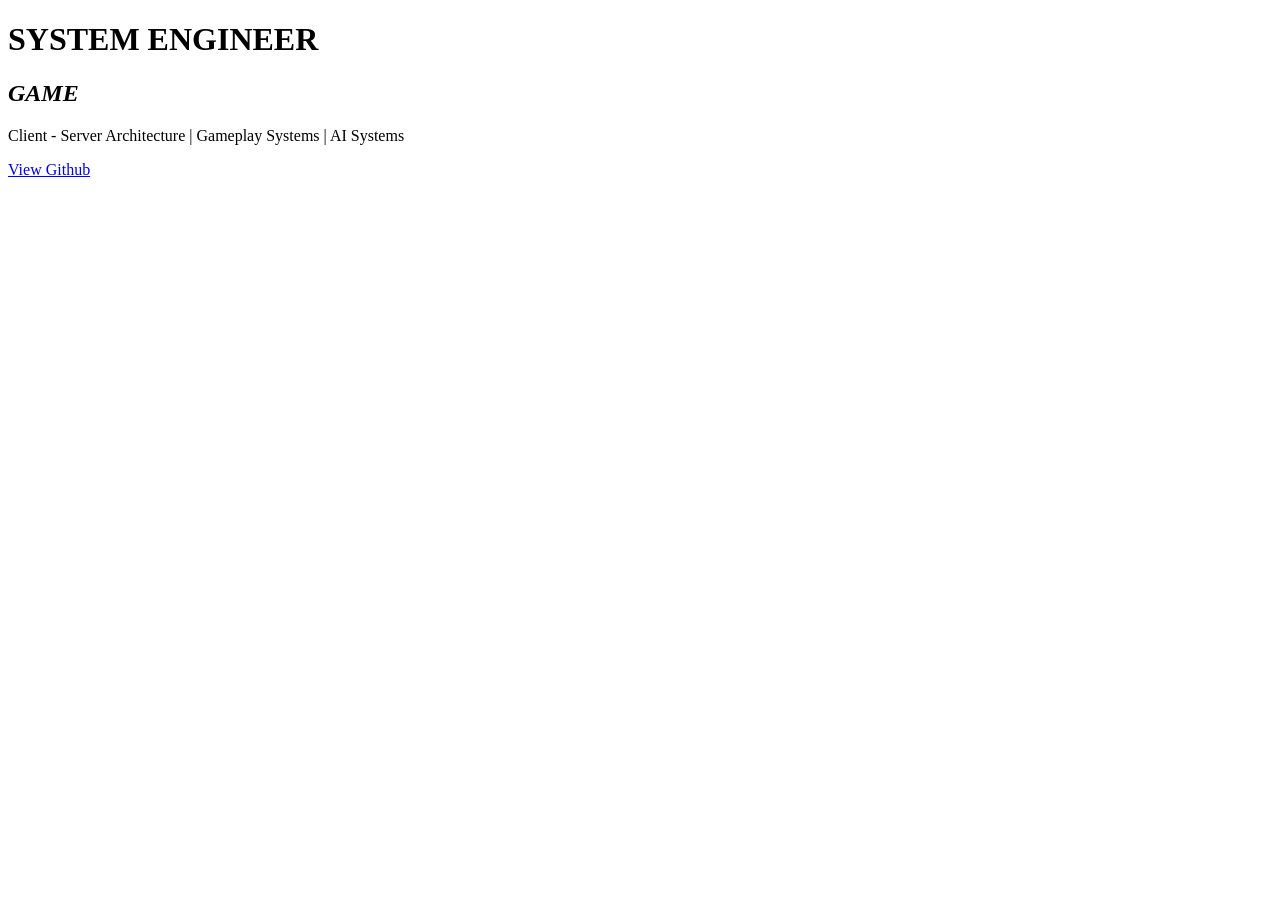
==== index.html @ 3c408aed "creating portfolio" ====
<!DOCTYPE html>
<html>
    <head>
        <title>Roblox System Portfolio</title>
    </head>
    <body>
        <h1><strong>SYSTEM ENGINEER</strong></h1>
        <h2><em>GAME</em></h2>

        <!--skills-->
        <p>Client - Server Architecture | Gameplay Systems | AI Systems</p>

        <!--Buttons-->
        <a href="https://github.com/arindam-codes">View Github</a>
    </body>
</html>
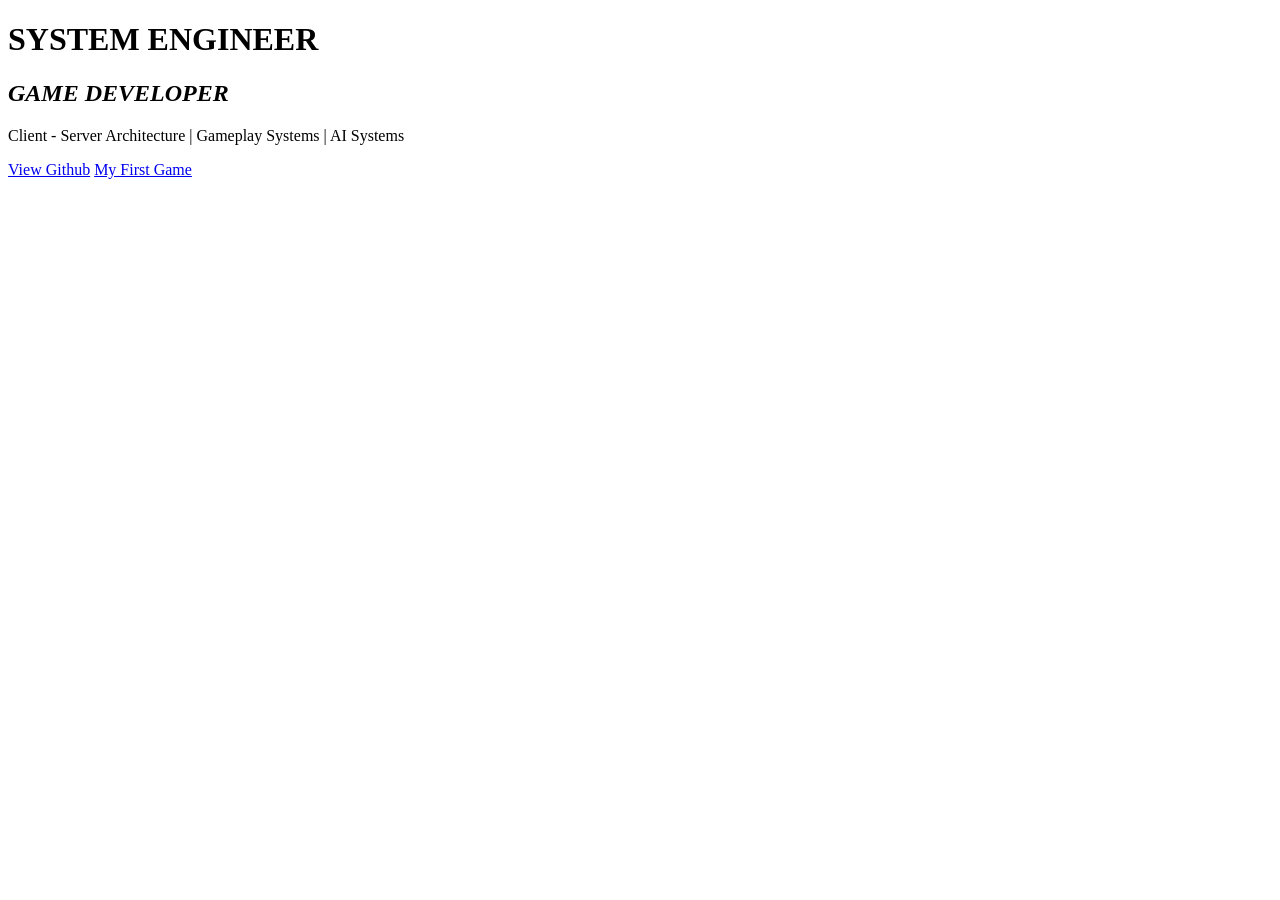
==== commit c041418f: "minor improvements" ====
--- a/index.html
+++ b/index.html
@@ -4,13 +4,18 @@
         <title>Roblox System Portfolio</title>
     </head>
     <body>
-        <h1><strong>SYSTEM ENGINEER</strong></h1>
-        <h2><em>GAME</em></h2>
+        <div>
 
-        <!--skills-->
-        <p>Client - Server Architecture | Gameplay Systems | AI Systems</p>
+            <h1>SYSTEM ENGINEER</h1>
+            <h2><em>GAME DEVELOPER</em></h2>
 
-        <!--Buttons-->
-        <a href="https://github.com/arindam-codes">View Github</a>
+            <!--skills-->
+            <p>Client - Server Architecture | Gameplay Systems | AI Systems</p>
+
+            <!--Buttons-->
+            <a href="https://github.com/arindam-codes">View Github</a>
+
+            <a href="https://www.roblox.com/games/90378282464127/Hello-Valentine">My First Game</a>
+        </div>
     </body>
 </html>
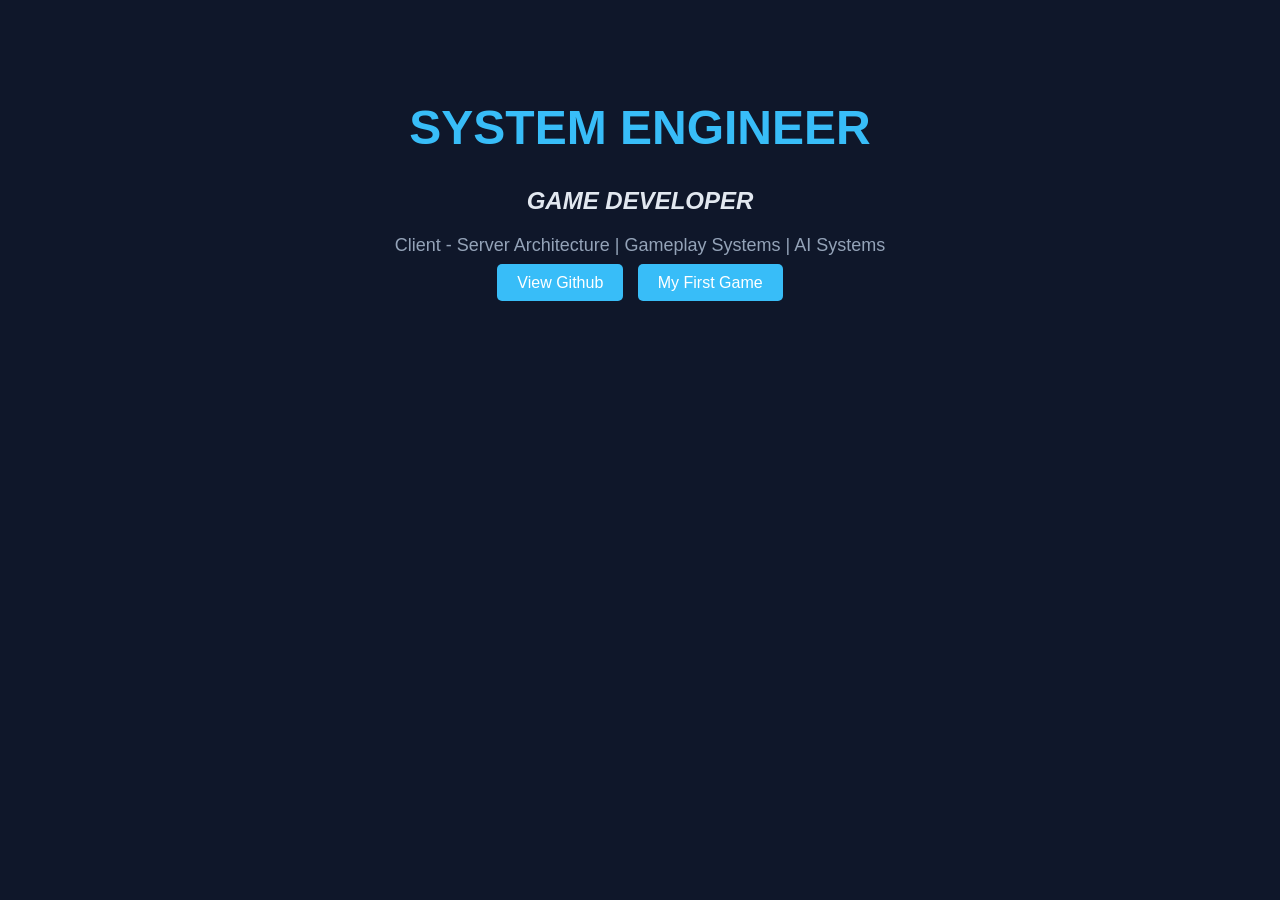
==== commit 5dcd3d49: "basic styling" ====
--- a/index.html
+++ b/index.html
@@ -2,20 +2,21 @@
 <html>
     <head>
         <title>Roblox System Portfolio</title>
+        <link rel="stylesheet" href="css/style.css">
     </head>
-    <body>
-        <div>
+    <body class="background">
+        <div class="div">
 
-            <h1>SYSTEM ENGINEER</h1>
-            <h2><em>GAME DEVELOPER</em></h2>
+            <h1 class="h1">SYSTEM ENGINEER</h1>
+            <h2 class="h2"><em>GAME DEVELOPER</em></h2>
 
             <!--skills-->
-            <p>Client - Server Architecture | Gameplay Systems | AI Systems</p>
+            <p class="p">Client - Server Architecture | Gameplay Systems | AI Systems</p>
 
             <!--Buttons-->
-            <a href="https://github.com/arindam-codes">View Github</a>
+            <a class="a" href="https://github.com/arindam-codes">View Github</a>
 
-            <a href="https://www.roblox.com/games/90378282464127/Hello-Valentine">My First Game</a>
+            <a class="a" href="https://www.roblox.com/games/90378282464127/Hello-Valentine">My First Game</a>
         </div>
     </body>
 </html>
--- a/css/style.css
+++ b/css/style.css
@@ -0,0 +1,44 @@
+.background
+{   
+    background-color: #0f172a;
+    font-family: Arial, sans-serif;
+}
+
+.div
+{
+    text-align: center;
+    margin-top: 100px;
+}
+
+.h1
+{
+    color: #38bdf8;
+    text-align: center;
+    font-size: 48px;
+}
+
+.p
+{
+    color: #94a3b8;      
+    font-size: 18px;
+}
+
+.h2
+{
+    color: #e2e8f0;      
+    font-style: italic;
+}
+
+.a
+{
+    color: white;
+    background-color: #38bdf8;
+    padding: 10px 20px;
+    text-decoration: none;
+    border-radius: 5px;
+    margin: 5px;
+}
+.a:hover
+{
+    text-decoration: underline;
+}
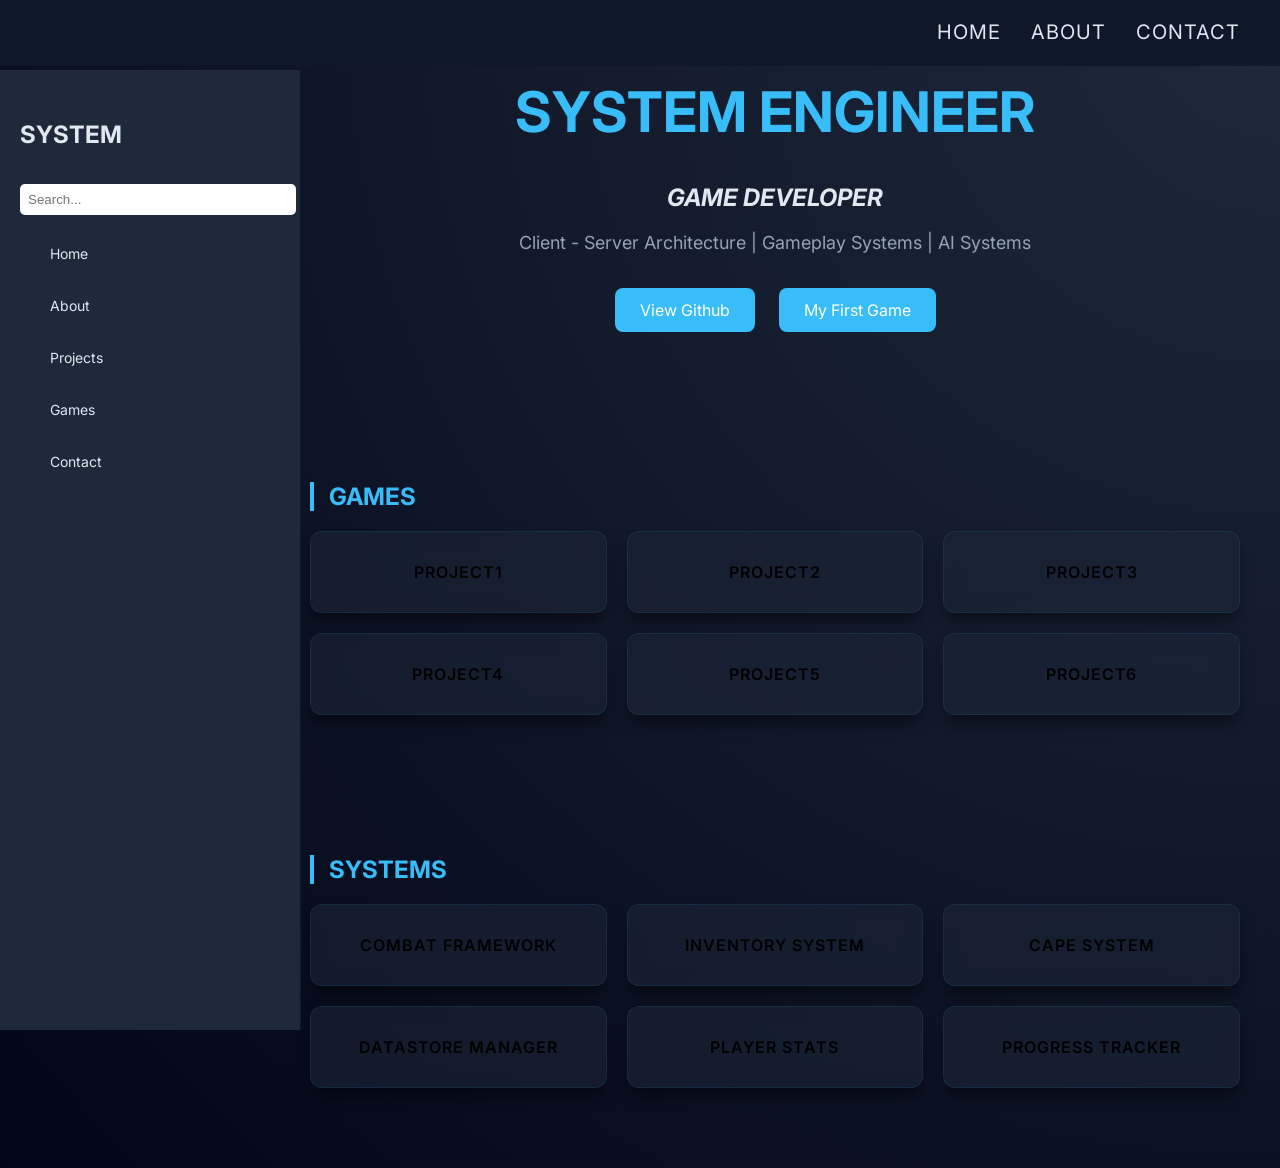
==== commit a6fe281d: "over a night polish" ====
--- a/index.html
+++ b/index.html
@@ -3,20 +3,79 @@
     <head>
         <title>Roblox System Portfolio</title>
         <link rel="stylesheet" href="css/style.css">
+        <link href="https://fonts.googleapis.com/css2?family=Inter:wght@400;600;700&display=swap" rel="stylesheet">
     </head>
-    <body class="background">
-        <div class="div">
+    <body class="background body">
+        <!--Adding Navigation Bar-->
+        <nav class="navbar">
+            <a href="index.html">HOME</a>
+            <a href="#">ABOUT</a>
+            <a href="#">CONTACT</a>
+        </nav>
 
-            <h1 class="h1">SYSTEM ENGINEER</h1>
-            <h2 class="h2"><em>GAME DEVELOPER</em></h2>
+        <!--sidebar-->
+        <div class="layout">
+            <aside class="sidebar">
+                <h2 class="logo">SYSTEM</h2>
+                <!--search-->
+                <input type="text" placeholder="Search..." class="search">
+                <!--navigation-->
+                <nav class="side-links">
+                    <a href="index.html">Home</a>
+                    <a href="#">About</a>
+                    <a href="#">Projects</a>
+                    <a href="#">Games</a>
+                    <a href="#">Contact</a>
 
-            <!--skills-->
-            <p class="p">Client - Server Architecture | Gameplay Systems | AI Systems</p>
+                </nav>
+            </aside>
+        </div>
 
-            <!--Buttons-->
-            <a class="a" href="https://github.com/arindam-codes">View Github</a>
+        <div>
+            <header class="content hero">
 
-            <a class="a" href="https://www.roblox.com/games/90378282464127/Hello-Valentine">My First Game</a>
+                <h1 class="h1">SYSTEM ENGINEER</h1>
+                <h2 class="h2"><em>GAME DEVELOPER</em></h2>
+
+                <!--skills-->
+                <p class="p">Client - Server Architecture | Gameplay Systems | AI Systems</p>
+
+                <!--Buttons-->
+                
+                <a class="a" href="https://github.com/arindam-codes">View Github</a>
+
+                <a class="a" href="https://www.roblox.com/games/90378282464127/Hello-Valentine">My First Game</a>
+                
+            </header>
+
+            
+
+            <!--Adding Games Section-->
+            <main class="games-section content">
+                <h2 class="section-title">GAMES</h2>
+                <div class="game-grid">
+                    <div class="card">PROJECT1</div>
+                    <div class="card">PROJECT2</div>
+                    <div class="card">PROJECT3</div>
+                    <div class="card">PROJECT4</div>
+                    <div class="card">PROJECT5</div>
+                    <div class="card">PROJECT6</div>
+                </div>
+            </main>
+
+            <!--Adding System Section-->
+            <main class="system-section content">
+                <h2 class="section-title">SYSTEMS</h2>
+                <div class="system-grid">
+                    <div class="card">COMBAT FRAMEWORK</div>
+                    <div class="card">INVENTORY SYSTEM</div>
+                    <div class="card">CAPE SYSTEM</div>
+                    <div class="card">DATASTORE MANAGER</div>
+                    <div class="card">PLAYER STATS</div>
+                    <div class="card">PROGRESS TRACKER</div>
+                </div>
+            </main>
         </div>
+        
     </body>
 </html>
--- a/css/style.css
+++ b/css/style.css
@@ -1,26 +1,44 @@
-.background
-{   
-    background-color: #0f172a;
-    font-family: Arial, sans-serif;
-}
+:root {
+    --bg: #020617;
+    --card-bg: rgba(30, 41, 59, 0.5);
+    --accent: #38bdf8;
+    --text-dim: #94a3b8;
+}
+
+body
+{
+    margin: 0;
+    padding: 0;
+    background: radial-gradient(circle at top right, #1e293b, #020617);
+    font-family: "Inter", sans-serif;
+}
+
+.hero
+{
+    text-align: center;
+    padding: 120px 40px;
+}
+
 
 .div
 {
     text-align: center;
-    margin-top: 100px;
+    padding: 120px 40px;
 }
 
 .h1
 {
     color: #38bdf8;
     text-align: center;
-    font-size: 48px;
+    font-size: 56px;
+    font-weight: 700;
 }
 
 .p
 {
     color: #94a3b8;      
     font-size: 18px;
+    margin-bottom: 25px;
 }
 
 .h2
@@ -33,12 +51,175 @@
 {
     color: white;
     background-color: #38bdf8;
-    padding: 10px 20px;
+    padding: 12px 25px;
     text-decoration: none;
+    border-radius: 8px;
+    margin: 10px;
+    display: inline-block;
+}
+.a:hover
+{   
+    background-color: #0ea5e9;
+    text-decoration: underline;
+}
+
+/* Navigation Bar */
+
+.navbar
+{
+    color: #e2e8f0;
+    background-color: #0f172a;
+    position: fixed;
+    top: 0;
+    right: 0;
+    left: 0;
+    display: flex;
+    justify-content: flex-end;
+    gap: 30px;
+    padding: 20px 40px;
+    font-size: 20px;
+    letter-spacing: 1px;
+}
+
+.navbar a{
+    color: #e2e8f0;
+    text-decoration: none;
+    border-bottom: 2px solid transparent;
+    transition: all 0.3s ease;
+}
+
+.navbar a:hover
+{
+    color: #38bdf8;
+    border-bottom: 2px solid #38bdf8;
+}
+
+/* Card UI */
+.card
+{
+    background: var(--card-bg);
+    backdrop-filter: blur(10px);
+    border: 1px solid rgba(56, 189, 248, 0.1);
+    border-radius: 12px;
+    padding: 30px 20px;
+    text-align: center;
+    transition: all 0.3s cubic-bezier(0.4, 0, 0.2, 1);
+    box-shadow: 0 10px 15px -3px rgba(0, 0, 0, 0.5);
+    text-transform: uppercase;
+    letter-spacing: 1px;
+    font-weight: 600;
+}
+
+.card:hover {
+    border-color: var(--accent);
+    box-shadow: 0 0 20px rgba(56, 189, 248, 0.2);
+    transform: translateY(-8px);
+    background: rgba(30, 41, 59, 0.8);
+}
+
+/* Game Section */
+
+.games-section
+{
+    max-width: 1400px;
+    margin: 40px auto;
+    padding: 20px;
+}
+
+.section-title 
+{
+    color: #38bdf8;
+    font-size: 24px;
+    margin-bottom: 20px;
+    border-left: 4px solid #38bdf8;
+    padding-left: 15px;
+}
+
+.game-grid 
+{
+    display: grid;
+    grid-template-columns: repeat(auto-fit, minmax(220px, 1fr));
+    gap: 20px;
+}
+
+
+/* System Section */
+.system-section
+{
+    max-width: 1400px;
+    margin: 40px auto;
+    padding: 20px;
+}
+
+.system-grid
+{
+    display: grid;
+    grid-template-columns: repeat(auto-fit, minmax(220px, 1fr));
+    gap: 20px;
+}
+
+/* Sidebar */
+
+.logo
+{
+    margin-bottom: 20px;
+}
+
+.layout
+{
+    display: flex;
+}
+
+.sidebar
+{
+    width: 260px;
+    background-color: #1e293b;
+    color: #e2e8f0;
+    padding: 30px 20px;
+    position: fixed;
+    top: 70px;
+    left: 0;
+    height: 100vh;
+    border-right: 1px solid #0f172a;
+}
+
+.side-links
+{
+    display: flex;
+    flex-direction: column;    
+    margin: 20px;
+    gap: 15px;
+    border-radius: 4px;
+}
+
+.side-links a
+{
+    color: #e2e8f0;
+    text-decoration: none;
+    padding: 10px;
+    font-size: 14px;
+    border-radius: 4px;
+    transition: all 0.3s ease;
+}
+
+.side-links a:hover
+{
+    background-color: #38bdf8;
+    color: #0f172a;
+}
+
+.search
+{
+    width: 100%;
+    padding: 8px;
+    margin-top: 15px;
+    border: none;
     border-radius: 5px;
-    margin: 5px;
-}
-.a:hover
-{
-    text-decoration: underline;
-}+}
+
+.content
+{
+    margin-left: 270px;
+    padding: 40px;
+}
+
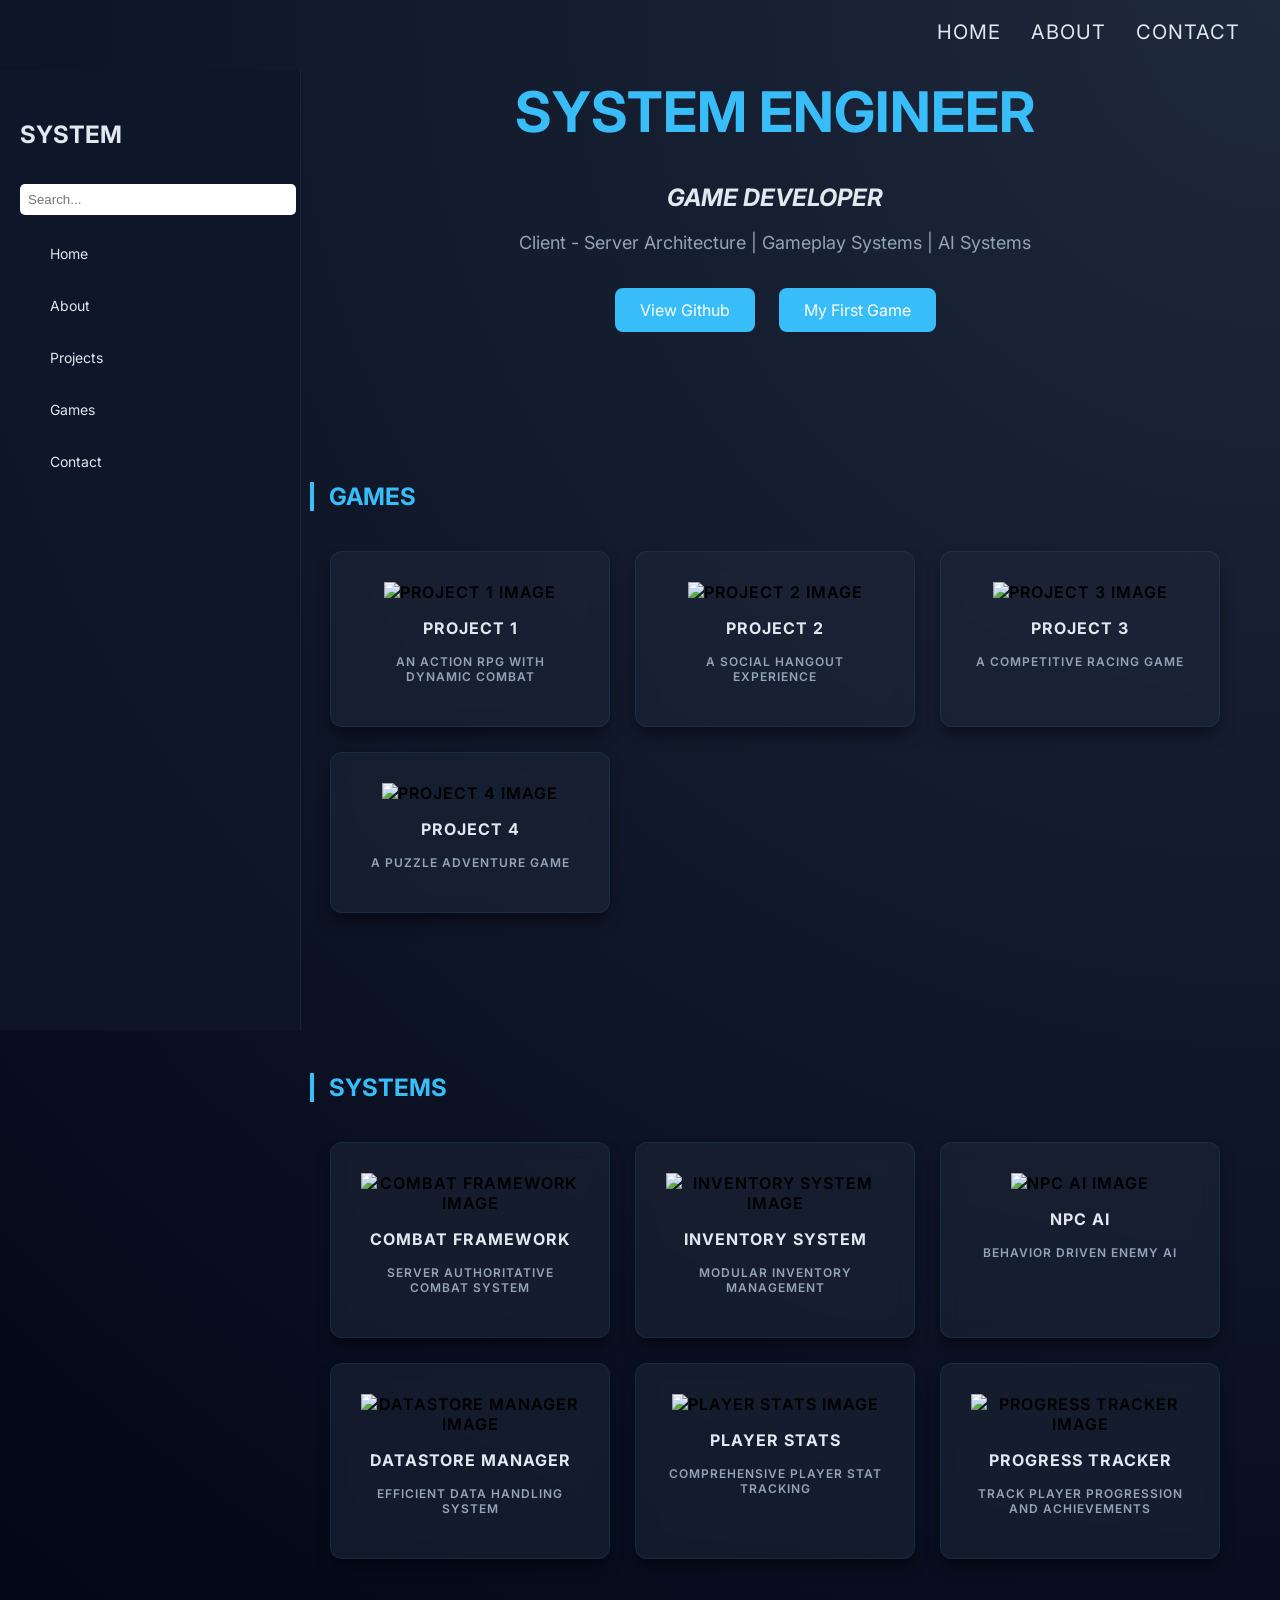
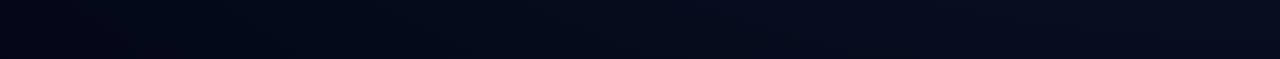
==== commit 99d50195: "adding images to the card" ====
--- a/index.html
+++ b/index.html
@@ -53,29 +53,15 @@
             <!--Adding Games Section-->
             <main class="games-section content">
                 <h2 class="section-title">GAMES</h2>
-                <div class="game-grid">
-                    <div class="card">PROJECT1</div>
-                    <div class="card">PROJECT2</div>
-                    <div class="card">PROJECT3</div>
-                    <div class="card">PROJECT4</div>
-                    <div class="card">PROJECT5</div>
-                    <div class="card">PROJECT6</div>
-                </div>
+                <div class="card-grid" id="games-grid"></div>
             </main>
 
             <!--Adding System Section-->
             <main class="system-section content">
                 <h2 class="section-title">SYSTEMS</h2>
-                <div class="system-grid">
-                    <div class="card">COMBAT FRAMEWORK</div>
-                    <div class="card">INVENTORY SYSTEM</div>
-                    <div class="card">CAPE SYSTEM</div>
-                    <div class="card">DATASTORE MANAGER</div>
-                    <div class="card">PLAYER STATS</div>
-                    <div class="card">PROGRESS TRACKER</div>
-                </div>
+                <div class="card-grid" id="systems-grid"></div>
             </main>
         </div>
-        
+    <script src="js/main.js"></script>
     </body>
 </html>
--- a/css/style.css
+++ b/css/style.css
@@ -68,7 +68,7 @@
 .navbar
 {
     color: #e2e8f0;
-    background-color: #0f172a;
+    background-color: transparent;
     position: fixed;
     top: 0;
     right: 0;
@@ -101,7 +101,7 @@
     backdrop-filter: blur(10px);
     border: 1px solid rgba(56, 189, 248, 0.1);
     border-radius: 12px;
-    padding: 30px 20px;
+    padding: 30px 30px;
     text-align: center;
     transition: all 0.3s cubic-bezier(0.4, 0, 0.2, 1);
     box-shadow: 0 10px 15px -3px rgba(0, 0, 0, 0.5);
@@ -117,13 +117,33 @@
     background: rgba(30, 41, 59, 0.8);
 }
 
-/* Game Section */
-
-.games-section
-{
-    max-width: 1400px;
-    margin: 40px auto;
+.card-grid {
+    display: grid;
+    grid-template-columns: repeat(auto-fill, minmax(260px, 1fr));
+    gap: 25px;
     padding: 20px;
+}
+
+.card_image
+{
+    width: 100%;
+    height: 150px;
+    object-fit: cover;
+    border-radius: 8px;
+    margin-bottom: 15px;
+}
+
+.card-title
+{
+    font-size: 16px;
+    color: #e2e8f0;
+    margin-bottom: 10px 0;
+}
+
+.card-description
+{
+    font-size: 12px;
+    color: #94a3b8;
 }
 
 .section-title 
@@ -135,28 +155,23 @@
     padding-left: 15px;
 }
 
-.game-grid 
-{
-    display: grid;
-    grid-template-columns: repeat(auto-fit, minmax(220px, 1fr));
-    gap: 20px;
-}
-
-
-/* System Section */
-.system-section
+/* Game Section */
+
+.games-section
 {
     max-width: 1400px;
     margin: 40px auto;
     padding: 20px;
 }
 
-.system-grid
-{
-    display: grid;
-    grid-template-columns: repeat(auto-fit, minmax(220px, 1fr));
-    gap: 20px;
-}
+/* System Section */
+.system-section
+{
+    max-width: 1400px;
+    margin: 40px auto;
+    padding: 20px;
+}
+
 
 /* Sidebar */
 
@@ -173,14 +188,14 @@
 .sidebar
 {
     width: 260px;
-    background-color: #1e293b;
+    background: rgba(15, 23, 42, 0.95);
     color: #e2e8f0;
     padding: 30px 20px;
     position: fixed;
     top: 70px;
     left: 0;
     height: 100vh;
-    border-right: 1px solid #0f172a;
+    border-right: 1px solid rgba(255, 255, 255, 0.05);
 }
 
 .side-links
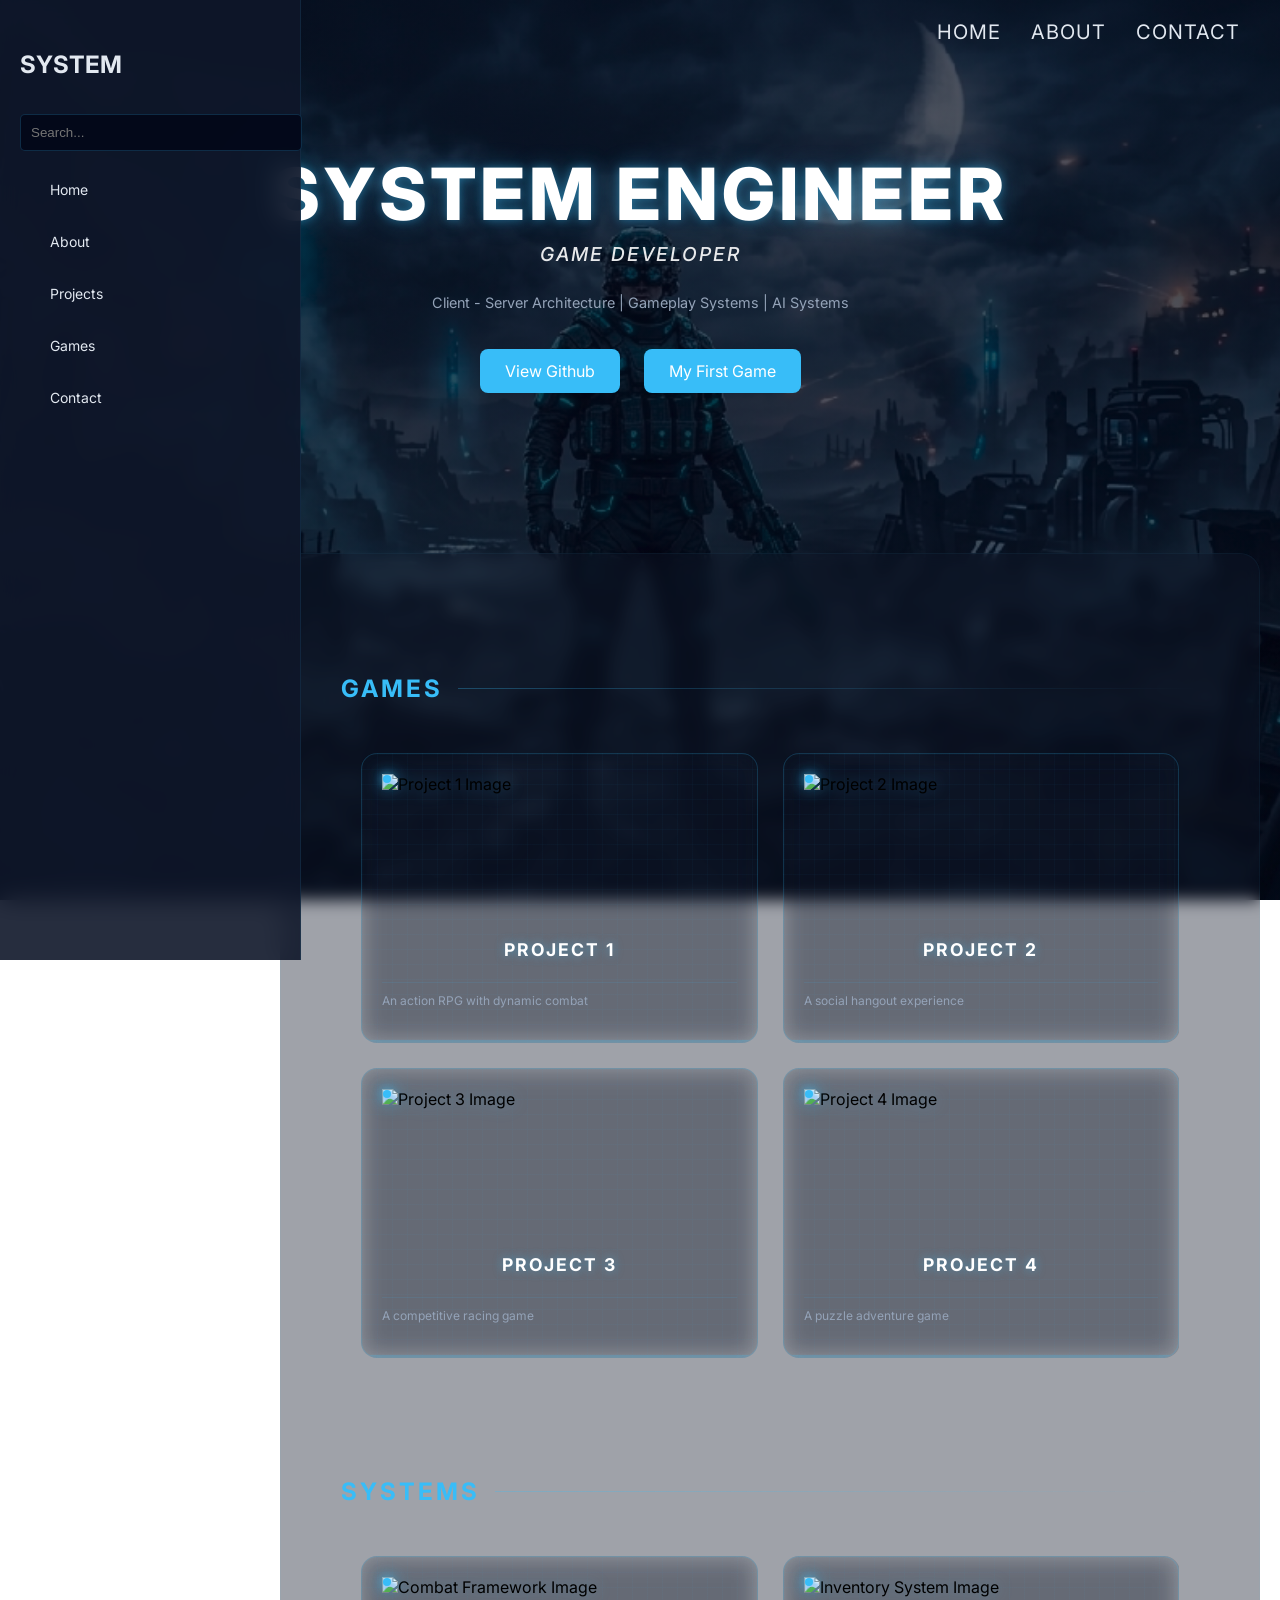
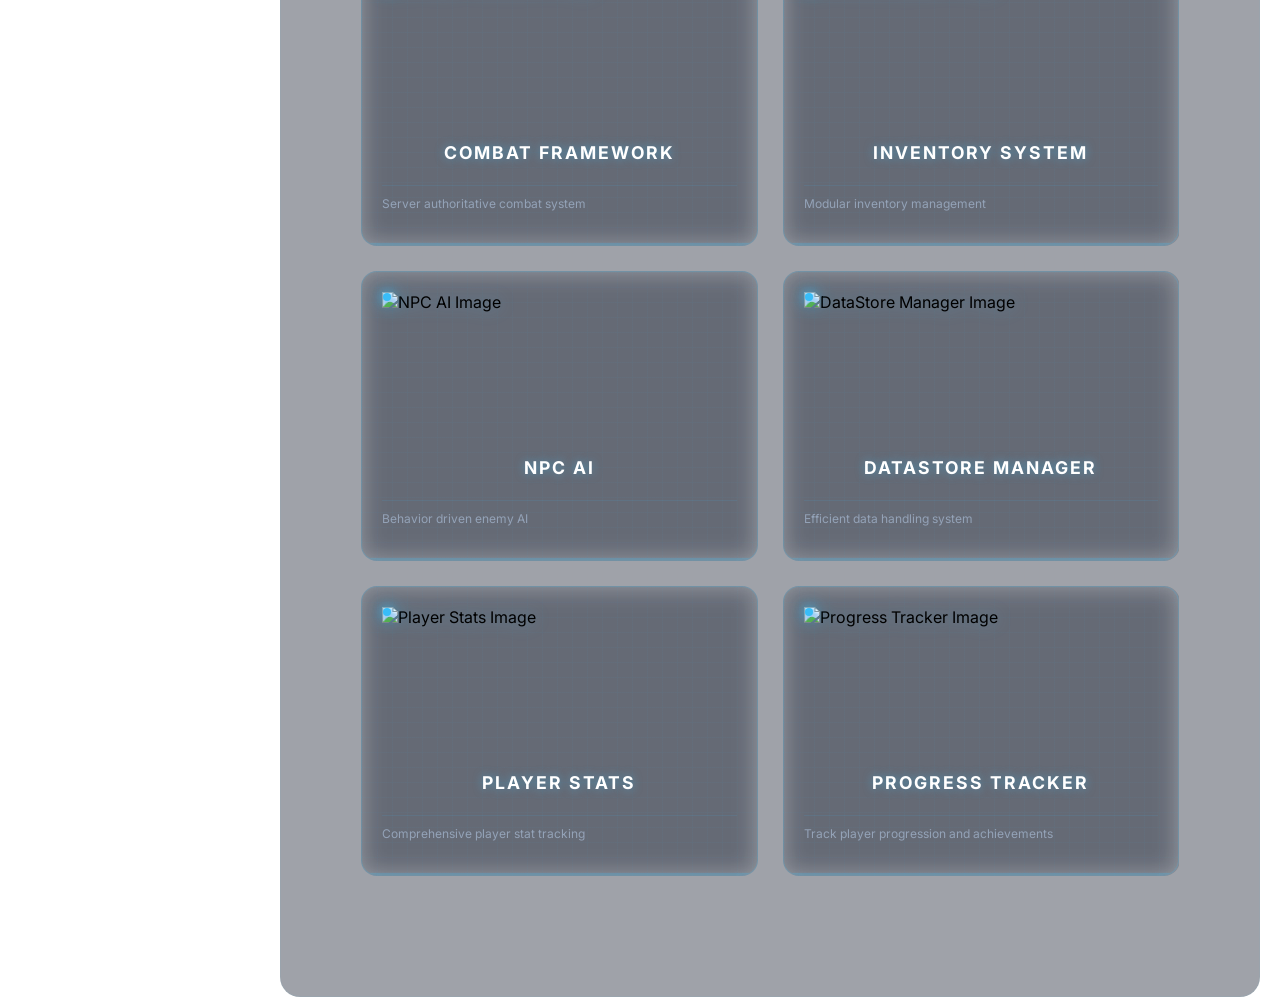
==== commit a08a377c: "fixed skeleton" ====
--- a/index.html
+++ b/index.html
@@ -31,8 +31,8 @@
             </aside>
         </div>
 
-        <div>
-            <header class="content hero">
+        
+            <header class="hero">
 
                 <h1 class="h1">SYSTEM ENGINEER</h1>
                 <h2 class="h2"><em>GAME DEVELOPER</em></h2>
@@ -49,18 +49,18 @@
             </header>
 
             
-
+            <div class="main-wrapper">
             <!--Adding Games Section-->
-            <main class="games-section content">
+            <section class="games-section">
                 <h2 class="section-title">GAMES</h2>
                 <div class="card-grid" id="games-grid"></div>
-            </main>
+            </section>
 
             <!--Adding System Section-->
-            <main class="system-section content">
+            <section class="system-section">
                 <h2 class="section-title">SYSTEMS</h2>
                 <div class="card-grid" id="systems-grid"></div>
-            </main>
+            </section>
         </div>
     <script src="js/main.js"></script>
     </body>
--- a/css/style.css
+++ b/css/style.css
@@ -11,41 +11,66 @@
     padding: 0;
     background: radial-gradient(circle at top right, #1e293b, #020617);
     font-family: "Inter", sans-serif;
+
+    background-image: 
+        linear-gradient(rgba(2, 6, 23, 0.7), rgba(2, 6, 23, 0.7)),
+        url('../assets/warfare-background.png');
+
+    background-size: cover;
+    background-position: center;
+    background-repeat: no-repeat;
+
+    background-attachment: fixed;
 }
 
 .hero
 {
     text-align: center;
-    padding: 120px 40px;
-}
-
-
-.div
-{
+    padding: 150px 40px;
+    position: relative;
+    overflow: hidden;
+    background: transparent;
+}
+
+.h1
+{
+    color: #ffffff;
     text-align: center;
-    padding: 120px 40px;
-}
-
-.h1
-{
-    color: #38bdf8;
-    text-align: center;
-    font-size: 56px;
-    font-weight: 700;
+    font-size: 72px;
+    font-weight: 800;
+    text-transform: uppercase;
+    letter-spacing: 4px;
+    margin: 0;
+    position: relative; 
+    z-index: 2;
+    text-shadow: 0 0 10px rgba(56, 189, 248, 0.4), 0 0 25px rgba(56, 189, 248, 0.3);
 }
 
 .p
 {
-    color: #94a3b8;      
-    font-size: 18px;
-    margin-bottom: 25px;
+    color: #94a3b8;
+    font-size: 0.9rem;
+    margin: 25px 0;
+    line-height: 1.6;
+    position: relative;
+    z-index: 2;
 }
 
 .h2
-{
-    color: #e2e8f0;      
+
+{
+    color: #ffffff;
+    font-size: 1.2rem;
+    font-weight: 500;
+    text-transform: uppercase;
+    letter-spacing: 2px;
+    opacity: 0.9;
+    position: relative;
+    z-index: 2;
+    margin-top: 5px;
     font-style: italic;
 }
+
 
 .a
 {
@@ -97,24 +122,87 @@
 /* Card UI */
 .card
 {
-    background: var(--card-bg);
-    backdrop-filter: blur(10px);
-    border: 1px solid rgba(56, 189, 248, 0.1);
-    border-radius: 12px;
-    padding: 30px 30px;
-    text-align: center;
-    transition: all 0.3s cubic-bezier(0.4, 0, 0.2, 1);
-    box-shadow: 0 10px 15px -3px rgba(0, 0, 0, 0.5);
-    text-transform: uppercase;
-    letter-spacing: 1px;
-    font-weight: 600;
+    background: linear-gradient(135deg, rgba(30, 41, 59, 0.7) 0%, rgba(15, 23, 42, 0.9) 100%);
+    background-image: 
+        linear-gradient(rgba(56, 189, 248, 0.03) 1px, transparent 1px),
+        linear-gradient(90deg, rgba(56, 189, 248, 0.03) 1px, transparent 1px);
+    background-size: 15px 15px;
+    backdrop-filter: blur(12px);
+    border-radius: 16px;
+    padding: 20px;
+    position: relative;
+    border: 1px solid rgba(56, 189, 248, 0.2);
+    display: flex;
+    flex-direction: column;
+    align-items: center;
+    transition: all 0.4s ease;
+    overflow: hidden;
+}
+
+.card::after
+{
+    content: "";
+    position: absolute;
+    bottom: 0;
+    left: 0;
+    width: 100%;
+    height: 2px;
+
+    background: var(--accent);
+    opacity: 0.25;
+}
+
+.status-indicator 
+{
+    position: absolute;
+    top: 15px;
+    left: 15px;
+    width: 20px;
+    height: 20px;
+    display: flex;
+    align-items: center;
+    justify-content: center;
+    z-index: 10;
+}
+
+.status-dot 
+{
+    width: 8px;
+    height: 8px;
+    background-color: var(--accent);
+    border-radius: 50%;
+    box-shadow: 0 0 10px var(--accent), 0 0 20px var(--accent);
+    position: relative;
+    z-index: 2;
+}
+
+.status-ring 
+{
+    position: absolute;
+    width: 100%;
+    height: 100%;
+    border: 1px solid var(--accent);
+    border-radius: 50%;
+    animation: pulse-ring 2s infinite ease-out;
+    opacity: 0;
+}
+
+@keyframes pulse-ring {
+    0% {
+        transform: scale(0.5);
+        opacity: 0.8;
+    }
+    100% {
+        transform: scale(1.5);
+        opacity: 0;
+    }
 }
 
 .card:hover {
+    transform: translateY(-10px) scale(1.02);
     border-color: var(--accent);
-    box-shadow: 0 0 20px rgba(56, 189, 248, 0.2);
-    transform: translateY(-8px);
-    background: rgba(30, 41, 59, 0.8);
+    background: linear-gradient(135deg, rgba(56, 189, 248, 0.1) 0%, rgba(15, 23, 42, 0.95) 100%);
+    box-shadow: 0 0 30px rgba(56, 189, 248, 0.2);
 }
 
 .card-grid {
@@ -124,35 +212,62 @@
     padding: 20px;
 }
 
-.card_image
-{
-    width: 100%;
-    height: 150px;
-    object-fit: cover;
-    border-radius: 8px;
+.card-image
+{
+    width: 100%;
+    height: 140px;
+    object-fit: contain;
+    filter: drop-shadow(0 0 8px rgba(56,189,248,0.3));
     margin-bottom: 15px;
 }
 
 .card-title
 {
-    font-size: 16px;
-    color: #e2e8f0;
-    margin-bottom: 10px 0;
+    font-size: 1.1rem;
+    color: #ffffff;
+    text-transform: uppercase;
+    letter-spacing: 2px;
+    margin: 10px 0;
+    font-weight: 700;
+    text-shadow: 0 0 10px rgba(56, 189, 248, 0.5);
 }
 
 .card-description
 {
-    font-size: 12px;
-    color: #94a3b8;
-}
-
-.section-title 
-{
-    color: #38bdf8;
-    font-size: 24px;
-    margin-bottom: 20px;
-    border-left: 4px solid #38bdf8;
-    padding-left: 15px;
+    font-size: 0.75rem;
+    color: var(--text-dim);
+    line-height: 1.4;
+    border-top: 1px solid rgba(56, 189, 248, 0.1);
+    padding-top: 10px;
+    width: 100%;
+}
+
+.section-title
+{
+    color: var(--accent);
+    font-size: 1.5rem;
+    text-transform: uppercase;
+    letter-spacing: 3px;
+    margin-bottom: 30px;
+
+    display: flex;
+    align-items: center;
+    gap: 15px;
+}
+
+.section-title::after
+{
+    content: '';
+    flex-grow: 1;
+    height: 1px;
+
+    background: linear-gradient(
+        90deg,
+        var(--accent),
+        transparent
+    );
+
+    opacity: 0.3;
 }
 
 /* Game Section */
@@ -188,14 +303,17 @@
 .sidebar
 {
     width: 260px;
-    background: rgba(15, 23, 42, 0.95);
+    background: rgba(15, 23, 42, 0.9); 
+    backdrop-filter: blur(12px);
+    -webkit-backdrop-filter: blur(12px); 
     color: #e2e8f0;
     padding: 30px 20px;
     position: fixed;
-    top: 70px;
+    top: 0; 
     left: 0;
     height: 100vh;
-    border-right: 1px solid rgba(255, 255, 255, 0.05);
+    border-right: 1px solid rgba(56, 189, 248, 0.1); 
+    z-index: 100;
 }
 
 .side-links
@@ -226,15 +344,35 @@
 .search
 {
     width: 100%;
-    padding: 8px;
+    background: rgba(2, 6, 23, 0.8);
+    border: 1px solid rgba(56, 189, 248, 0.2);
+    color: white;
+    padding: 10px;
     margin-top: 15px;
-    border: none;
     border-radius: 5px;
-}
-
-.content
-{
-    margin-left: 270px;
+    outline: none;
+}
+
+.search:focus
+{
+    border-color: var(--accent);
+    box-shadow: 0 0 10px rgba(56, 189, 248, 0.3);
+}
+
+.main-wrapper
+{
+    
+    
+    gap: 40px;
+
+
+
+    margin-left: 280px;
+    margin-right: 20px;
     padding: 40px;
-}
-
+    background: rgba(15, 23, 42, 0.4); 
+    backdrop-filter: blur(8px); 
+    border-radius: 20px;
+    border: 1px solid rgba(56, 189, 248, 0.05);
+}
+
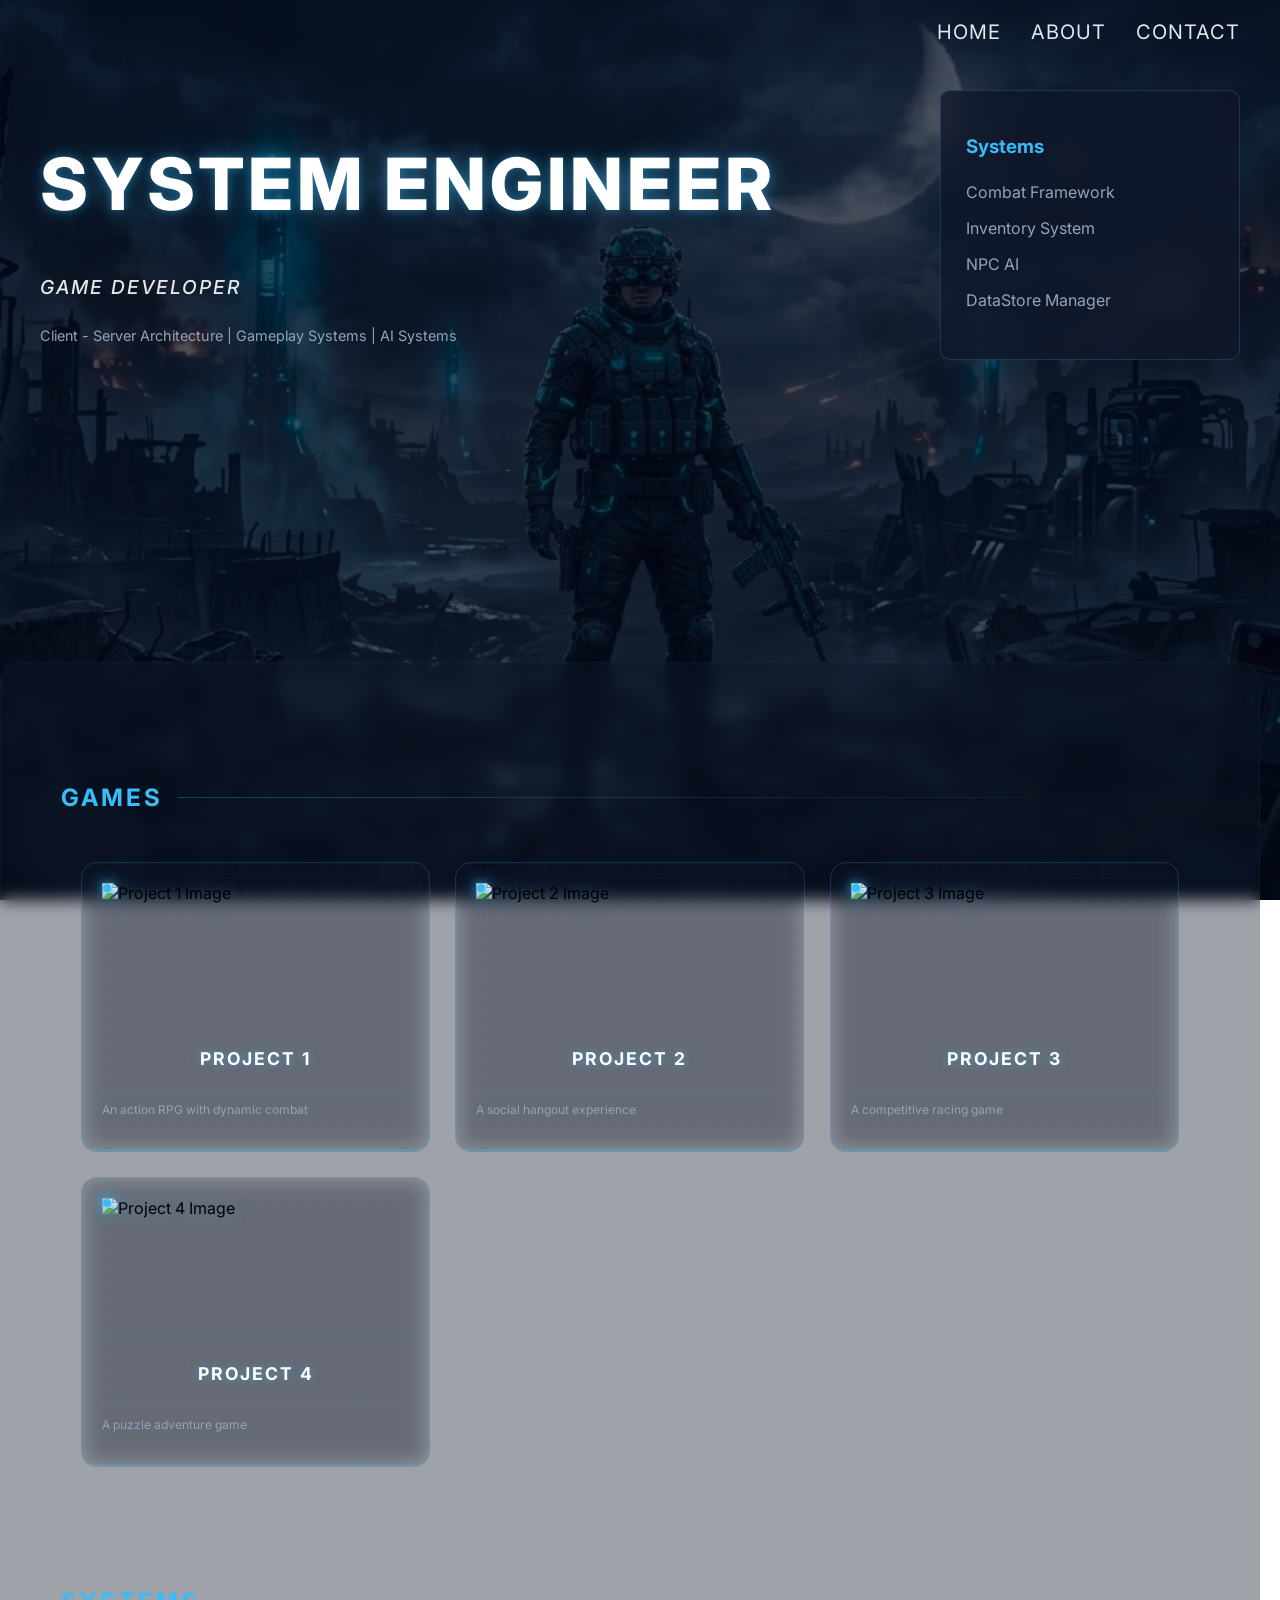
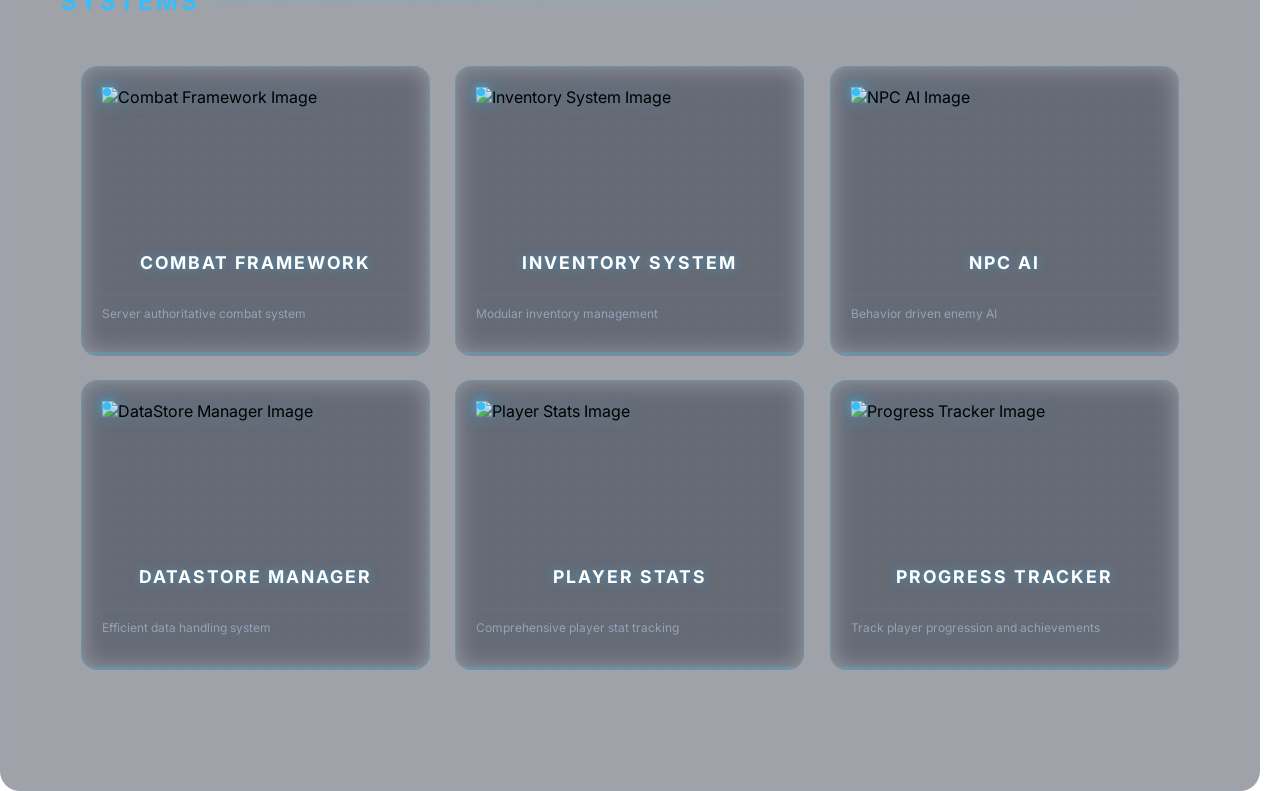
==== commit 66f486b2: "major improvement" ====
--- a/index.html
+++ b/index.html
@@ -8,44 +8,45 @@
     <body class="background body">
         <!--Adding Navigation Bar-->
         <nav class="navbar">
+            
             <a href="index.html">HOME</a>
             <a href="#">ABOUT</a>
             <a href="#">CONTACT</a>
         </nav>
 
-        <!--sidebar-->
-        <div class="layout">
-            <aside class="sidebar">
-                <h2 class="logo">SYSTEM</h2>
-                <!--search-->
-                <input type="text" placeholder="Search..." class="search">
-                <!--navigation-->
-                <nav class="side-links">
-                    <a href="index.html">Home</a>
-                    <a href="#">About</a>
-                    <a href="#">Projects</a>
-                    <a href="#">Games</a>
-                    <a href="#">Contact</a>
+       
+            
 
-                </nav>
-            </aside>
-        </div>
+            
 
-        
             <header class="hero">
 
-                <h1 class="h1">SYSTEM ENGINEER</h1>
-                <h2 class="h2"><em>GAME DEVELOPER</em></h2>
+                <div class="hero-left">
+                    <h1 class="h1">SYSTEM ENGINEER</h1>
+                    <h2 class="h2"><em>GAME DEVELOPER</em></h2>
+                    <!--skills-->
+                    <p class="p">Client - Server Architecture | Gameplay Systems | AI Systems</p>
 
-                <!--skills-->
-                <p class="p">Client - Server Architecture | Gameplay Systems | AI Systems</p>
+                </div>
 
-                <!--Buttons-->
                 
-                <a class="a" href="https://github.com/arindam-codes">View Github</a>
+                
+                
 
-                <a class="a" href="https://www.roblox.com/games/90378282464127/Hello-Valentine">My First Game</a>
-                
+                <div class="hero-right">
+                    <!-- placeholder for system panel -->
+                    <div class="system-panel">
+                        <h3>Systems</h3>
+                        <ul>
+                            <li>Combat Framework</li>
+                            <li>Inventory System</li>
+                            <li>NPC AI</li>
+                            <li>DataStore Manager</li>
+                        </ul>
+                    </div>
+                </div>
+    
+
             </header>
 
             
--- a/css/style.css
+++ b/css/style.css
@@ -25,25 +25,79 @@
 
 .hero
 {
-    text-align: center;
-    padding: 150px 40px;
-    position: relative;
-    overflow: hidden;
-    background: transparent;
-}
+    display: flex;
+    justify-content: space-between;
+    align-items: flex-start;
+    gap: 40px;
+
+    padding: 20px 40px 40px 40px;
+    
+}
+
+
+.hero-left
+{
+    max-width: 700px;
+    margin-top: 120px;
+    margin-bottom: 250px;
+    
+}
+
+
 
 .h1
 {
     color: #ffffff;
-    text-align: center;
+    text-align: left;
     font-size: 72px;
     font-weight: 800;
+   
     text-transform: uppercase;
     letter-spacing: 4px;
-    margin: 0;
+    margin-top: 0;
+  
     position: relative; 
     z-index: 2;
     text-shadow: 0 0 10px rgba(56, 189, 248, 0.4), 0 0 25px rgba(56, 189, 248, 0.3);
+    white-space: nowrap;
+}
+
+.hero-right
+{   
+    width: 300px;
+    display: flex;
+    justify-content: flex-start;
+}
+
+.system-panel
+{
+    width: 260px;
+    margin-top: 70px;
+    padding: 25px;
+
+    background: rgba(15, 23, 42, 0.7);
+    backdrop-filter: blur(10px);
+
+    border: 1px solid rgba(56,189,248,0.2);
+    border-radius: 12px;
+}
+
+.system-panel h3
+{
+    color: var(--accent);
+    margin-bottom: 15px;
+}
+
+.system-panel ul
+{
+    list-style: none;
+    padding: 0;
+}
+
+.system-panel li
+{
+    padding: 8px 0;
+    color: var(--text-dim);
 }
 
 .p
@@ -69,8 +123,29 @@
     z-index: 2;
     margin-top: 5px;
     font-style: italic;
-}
-
+    
+}
+
+.system-panel
+{
+    background: rgba(15,23,42,0.8);
+    border: 1px solid rgba(56,189,248,0.2);
+    padding: 25px;
+    border-radius: 10px;
+    width: 260px;
+}
+
+.system-panel ul
+{
+    list-style: none;
+    padding: 0;
+}
+
+.system-panel li
+{
+    padding: 8px 0;
+    color: var(--text-dim);
+}
 
 .a
 {
@@ -288,76 +363,14 @@
 }
 
 
-/* Sidebar */
-
-.logo
-{
-    margin-bottom: 20px;
-}
+
 
 .layout
 {
     display: flex;
 }
 
-.sidebar
-{
-    width: 260px;
-    background: rgba(15, 23, 42, 0.9); 
-    backdrop-filter: blur(12px);
-    -webkit-backdrop-filter: blur(12px); 
-    color: #e2e8f0;
-    padding: 30px 20px;
-    position: fixed;
-    top: 0; 
-    left: 0;
-    height: 100vh;
-    border-right: 1px solid rgba(56, 189, 248, 0.1); 
-    z-index: 100;
-}
-
-.side-links
-{
-    display: flex;
-    flex-direction: column;    
-    margin: 20px;
-    gap: 15px;
-    border-radius: 4px;
-}
-
-.side-links a
-{
-    color: #e2e8f0;
-    text-decoration: none;
-    padding: 10px;
-    font-size: 14px;
-    border-radius: 4px;
-    transition: all 0.3s ease;
-}
-
-.side-links a:hover
-{
-    background-color: #38bdf8;
-    color: #0f172a;
-}
-
-.search
-{
-    width: 100%;
-    background: rgba(2, 6, 23, 0.8);
-    border: 1px solid rgba(56, 189, 248, 0.2);
-    color: white;
-    padding: 10px;
-    margin-top: 15px;
-    border-radius: 5px;
-    outline: none;
-}
-
-.search:focus
-{
-    border-color: var(--accent);
-    box-shadow: 0 0 10px rgba(56, 189, 248, 0.3);
-}
+
 
 .main-wrapper
 {
@@ -366,8 +379,8 @@
     gap: 40px;
 
 
-
-    margin-left: 280px;
+    transition: 0.3s ease;
+    
     margin-right: 20px;
     padding: 40px;
     background: rgba(15, 23, 42, 0.4); 
@@ -376,3 +389,4 @@
     border: 1px solid rgba(56, 189, 248, 0.05);
 }
 
+
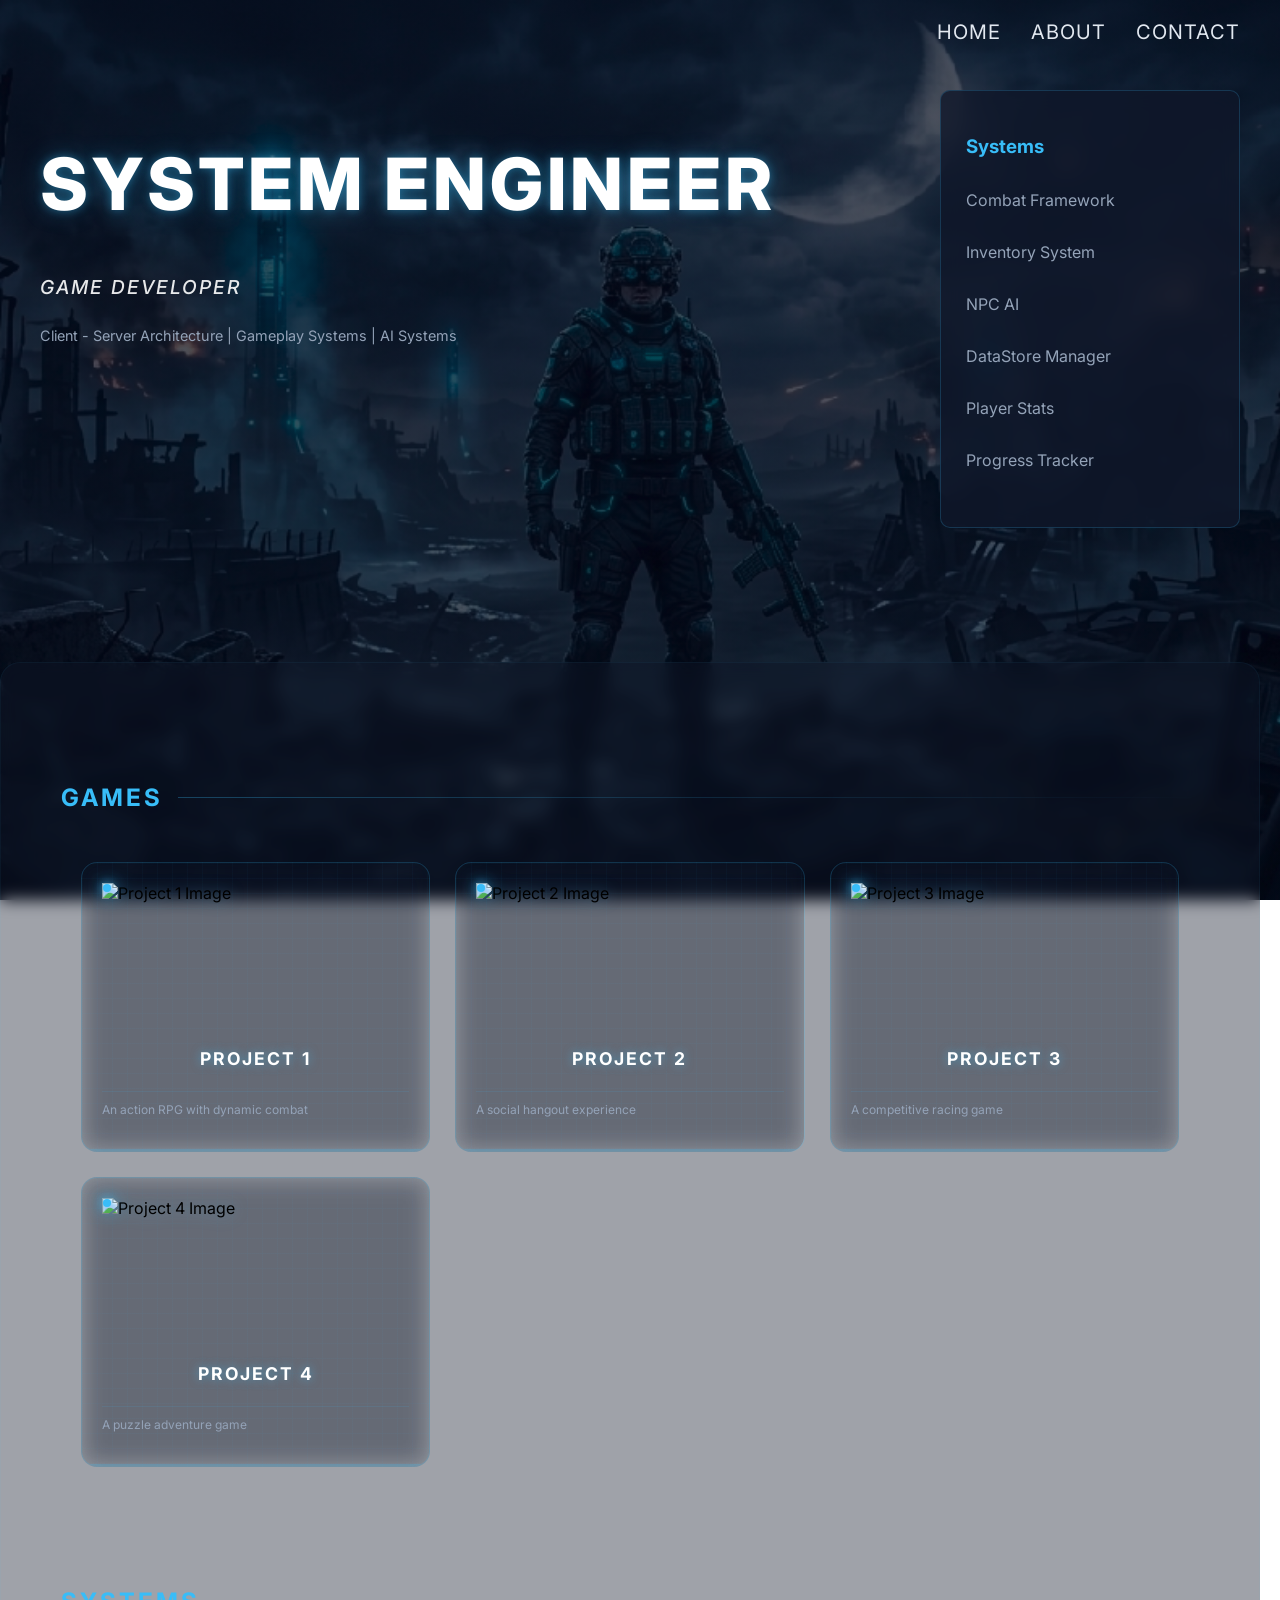
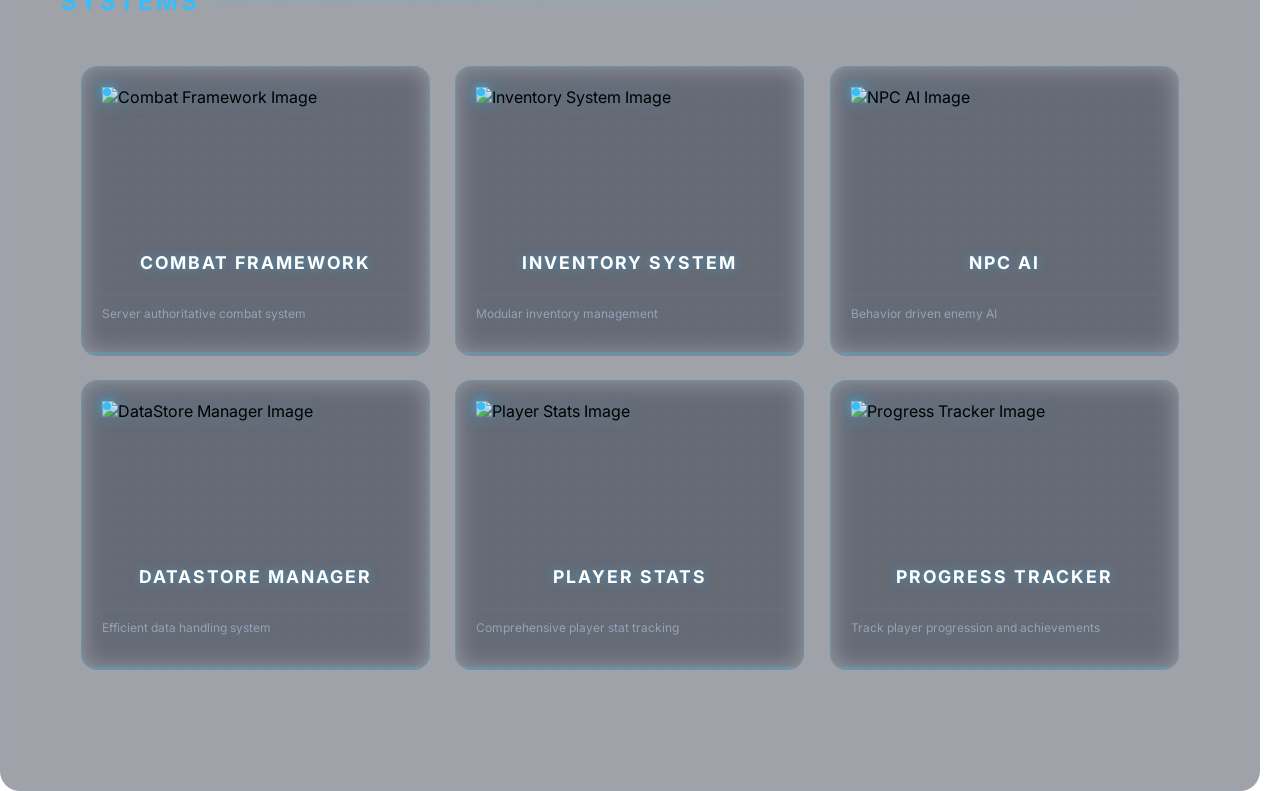
==== commit b282f573: "full str ready" ====
--- a/index.html
+++ b/index.html
@@ -10,8 +10,8 @@
         <nav class="navbar">
             
             <a href="index.html">HOME</a>
-            <a href="#">ABOUT</a>
-            <a href="#">CONTACT</a>
+            <a href="about.html">ABOUT</a>
+            <a href="contact.html">CONTACT</a>
         </nav>
 
        
@@ -38,10 +38,12 @@
                     <div class="system-panel">
                         <h3>Systems</h3>
                         <ul>
-                            <li>Combat Framework</li>
-                            <li>Inventory System</li>
-                            <li>NPC AI</li>
-                            <li>DataStore Manager</li>
+                            <li><a href="systems/combat-framework.html">Combat Framework</a></li>
+                            <li><a href="systems/inventory-system.html">Inventory System</a></li>
+                            <li><a href="systems/npc-ai.html">NPC AI</a></li>
+                            <li><a href="systems/datastore-manager.html">DataStore Manager</a></li>
+                            <li><a href="systems/player-stats.html">Player Stats</a></li>
+                            <li><a href="systems/progress-tracker.html">Progress Tracker</a></li>
                         </ul>
                     </div>
                 </div>
--- a/css/style.css
+++ b/css/style.css
@@ -70,7 +70,8 @@
 }
 
 .system-panel
-{
+{   
+    
     width: 260px;
     margin-top: 70px;
     padding: 25px;
@@ -82,6 +83,20 @@
     border-radius: 12px;
 }
 
+.system-panel a
+{
+    color: var(--text-dim);
+    text-decoration: none;
+    display: block;
+    padding: 8px 0;
+    transition: 0.2s ease;
+}
+
+.system-panel a:hover
+{
+    color: var(--accent);
+}
+
 .system-panel h3
 {
     color: var(--accent);
@@ -98,6 +113,11 @@
 {
     padding: 8px 0;
     color: var(--text-dim);
+}
+
+.system-panel li:hover
+{
+    transform: translateX(4px);
 }
 
 .p
@@ -196,7 +216,9 @@
 
 /* Card UI */
 .card
-{
+{   
+    text-decoration: none;
+    color: inherit;
     background: linear-gradient(135deg, rgba(30, 41, 59, 0.7) 0%, rgba(15, 23, 42, 0.9) 100%);
     background-image: 
         linear-gradient(rgba(56, 189, 248, 0.03) 1px, transparent 1px),
@@ -212,6 +234,7 @@
     align-items: center;
     transition: all 0.4s ease;
     overflow: hidden;
+    cursor: pointer;
 }
 
 .card::after
@@ -390,3 +413,193 @@
 }
 
 
+.system-page
+{
+    max-width: 900px;
+    backdrop-filter: blur(8px); 
+    margin: 120px auto;
+    background: rgba(15, 23, 42, 0.7); 
+    padding: 40px;
+    border-radius: 15px;
+    border: 1px solid rgba(56, 189, 248, 0.2);
+}
+
+.system-page h1
+{
+    color: #ffffff;
+    font-size: 2.5rem;
+    text-transform: uppercase;
+    letter-spacing: 3px;
+    margin-bottom: 20px;
+    text-shadow: 0 0 10px rgba(56, 189, 248, 0.4), 0 0 25px rgba(56, 189, 248, 0.3);
+}
+
+.system-page h2
+{
+    color: var(--accent);
+    font-size: 1.5rem;
+    text-transform: uppercase;
+    letter-spacing: 2px;
+    margin-top: 30px;
+    margin-bottom: 15px;
+}
+
+.system-page p,
+.system-page li
+{
+    color: var(--text-dim);
+    font-size: 1rem;
+    line-height: 1.6;
+    margin-bottom: 15px;
+}
+
+pre
+{
+    background: rgba(30, 41, 59, 0.8);
+    color: #38bdf8;
+    padding: 20px;
+    border-radius: 10px;
+    border: 1px solid rgba(56, 189, 248, 0.2);
+    overflow-x: auto;
+}
+
+.video-container
+{
+    position: relative;
+    width: 100%;
+    max-width: 900px;
+    aspect-ratio: 16 / 9;
+    margin-top: 20px;
+}
+
+.video-container iframe
+{
+    width: 100%;
+    height: 100%;
+    
+    border: 1px solid rgba(56,189,248,0.2);
+    border-radius: 12px;
+}
+
+.contact-page
+{
+    max-width: 1000px;
+    margin: 120px auto;
+    padding: 40px;
+    background: rgba(15, 23, 42, 0.4);
+    backdrop-filter: blur(12px);
+    border-radius: 20px;
+    border: 1px solid rgba(56, 189, 248, 0.1);
+    text-align: center;
+}
+
+.contact-grid
+{
+    display: grid;
+    grid-template-columns: repeat(auto-fit, minmax(280px, 1fr));
+    gap: 20px;
+    margin-top: 40px;
+}
+
+.contact-card
+{
+    background: rgba(30, 41, 59, 0.5);
+    border: 1px solid rgba(56, 189, 248, 0.1);
+    padding: 35px 20px;
+    border-radius: 12px;
+    transition: all 0.3s cubic-bezier(0.4, 0, 0.2, 1);
+    display: flex;
+    flex-direction: column;
+    align-items: center;
+    justify-content: center;
+    position: relative;
+    overflow: hidden;
+    backdrop-filter: blur(4px);
+    cursor: pointer;
+    text-decoration: none;
+}
+
+.contact-card:hover
+{
+    transform: translateY(-5px);
+    border-color: var(--accent);
+    background: rgba(56, 189, 248, 0.05);
+    box-shadow: 0 10px 30px rgba(2, 6, 23, 0.5), 0 0 15px rgba(56, 189, 248, 0.2);
+}
+
+.contact-card h3
+{
+    color: var(--accent);
+    font-size: 0.9rem;
+    text-transform: uppercase;
+    letter-spacing: 2px;
+    margin-bottom: 10px;
+    transition: color 0.3s ease;
+}
+
+.contact-card:hover h3
+{
+    color: var(--accent);
+    text-shadow: 0 0 8px var(--accent);
+}
+
+.contact-card .p
+{   
+    color: var(--text-dim);
+    margin: 0;
+    word-break: break-all;
+    transition: color 0.3s ease;
+}
+
+.contact-card:hover .p
+{
+    color: #ffffff;
+}
+
+.contact-card a
+{
+    color: #ffffff;
+    text-decoration: none;
+    font-weight: 600;
+    transition: 0.3s;
+    z-index: 2;
+}
+
+.contact-card a:hover
+{
+    color: var(--accent);
+    text-shadow: 0 0 8px var(--accent);
+}
+
+.contact-card::before,
+.contact-card::after {
+    content: '';
+    position: absolute;
+    width: 10px;
+    height: 10px;
+    opacity: 0.5;
+    transition: all 0.3s ease;
+    pointer-events: none; 
+}
+
+.contact-card::before {
+    top: 0;
+    left: 0;
+    border-top: 2px solid var(--accent);
+    border-left: 2px solid var(--accent);
+}
+
+.contact-card::after {
+    bottom: 0;
+    right: 0;
+    border-bottom: 2px solid var(--accent);
+    border-right: 2px solid var(--accent);
+}
+
+.contact-card:hover::before,
+.contact-card:hover::after {
+    width: 18px;
+    height: 18px;
+    opacity: 1;
+    box-shadow: 0 0 10px var(--accent);
+}
